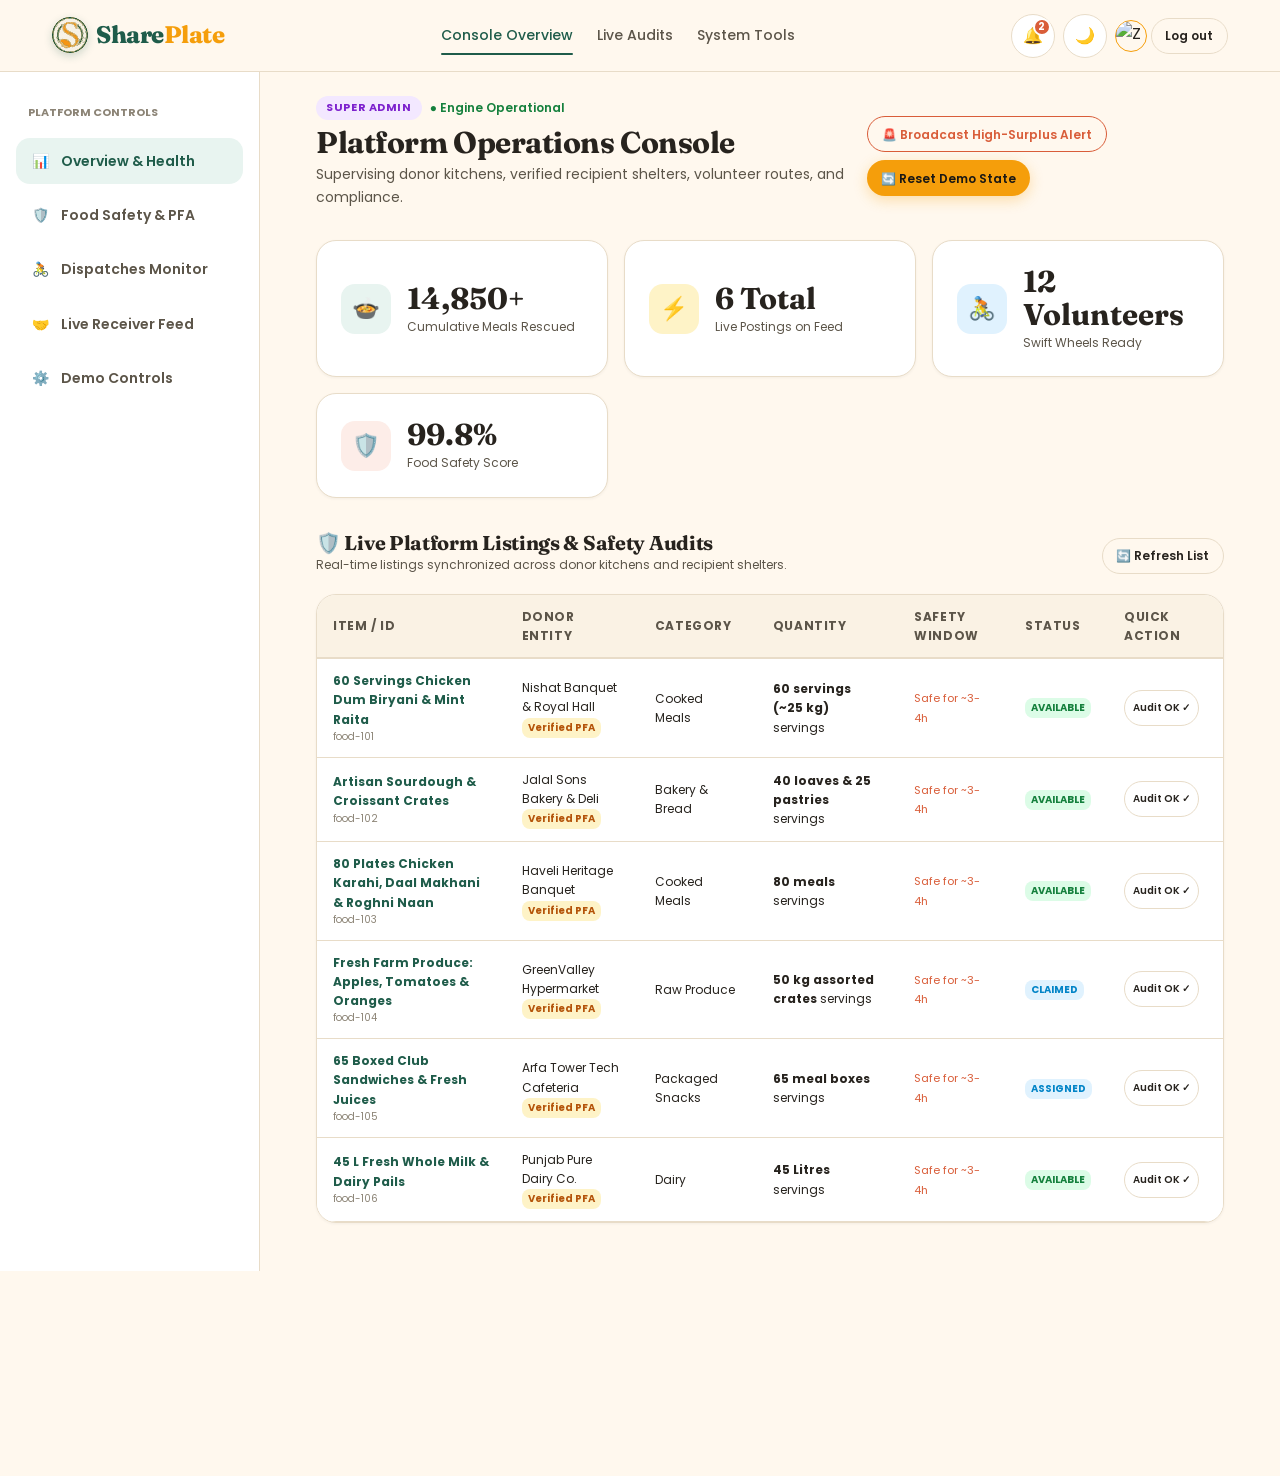
==== admin/dashboard.html @ aed95f28 "Initial commit: SharePlate web application" ====
<!DOCTYPE html>
<html lang="en">
<head>
  <meta charset="UTF-8">
  <meta name="viewport" content="width=device-width, initial-scale=1.0">
  <title>Admin Operations Console - SharePlate</title>
  <meta name="description" content="Central food rescue platform oversight, donor verification, volunteer dispatches, and metrics audit.">

  <!-- Favicon / Brand Icons -->
  <link rel="icon" type="image/x-icon" href="../assests/shareplate_logo.ico">
  <link rel="icon" type="image/svg+xml" href="../assests/shareplate_logo.svg">
  <link rel="apple-touch-icon" href="../assests/shareplate_logo.png">

  <!-- Google Fonts -->
  <link rel="preconnect" href="https://fonts.googleapis.com">
  <link rel="preconnect" href="https://fonts.gstatic.com" crossorigin>
  <link href="https://fonts.googleapis.com/css2?family=Fraunces:opsz,wght@9..144,600;700;800&family=Poppins:wght@400;500;600;700&display=swap" rel="stylesheet">

  <link rel="stylesheet" href="../css/style.css">
  <style>
    .admin-data-table {
      width: 100%;
      border-collapse: separate;
      border-spacing: 0;
      font-size: var(--font-size-xs);
    }
    .admin-data-table th {
      background: var(--color-bg-alt);
      color: var(--color-text-secondary);
      font-weight: 700;
      text-transform: uppercase;
      letter-spacing: 0.05em;
      padding: var(--space-sm) var(--space-md);
      border-bottom: 2px solid var(--color-border);
      text-align: left;
    }
    .admin-data-table td {
      padding: var(--space-sm) var(--space-md);
      border-bottom: 1px solid var(--color-border);
      vertical-align: middle;
      background: var(--color-surface);
    }
    .admin-data-table tr:hover td {
      background: var(--color-surface-hover);
    }
    .admin-sub-tag {
      display: inline-block;
      padding: 2px 6px;
      border-radius: var(--radius-sm);
      font-size: 10px;
      font-weight: 700;
    }
  </style>
</head>
<body class="dashboard-body">

  <!-- Top Dashboard Bar -->
  <header class="navbar" role="banner">
    <div class="container nav-container">
      <a href="../index.html" class="brand-logo" aria-label="SharePlate Home">
        <img src="../assests/shareplate_logo.svg" alt="SharePlate Logo" class="brand-logo-img" width="36" height="36">
        <span class="logo-text">Share<span>Plate</span></span>
      </a>

      <!-- Desktop Nav Tabs -->
      <nav class="nav-menu" aria-label="Admin Navigation">
        <a href="dashboard.html" class="nav-link active">Console Overview</a>
        <a href="#audit-feed" class="nav-link">Live Audits</a>
        <a href="#system-tools" class="nav-link">System Tools</a>
      </nav>

      <div class="nav-actions">
        <!-- Notification Bell Dropdown -->
        <div class="notification-wrapper">
          <button class="btn-icon notification-bell-btn" aria-label="Notifications">
            🔔
            <span class="notification-badge" style="display:none;">0</span>
          </button>
          <div class="notification-dropdown">
            <div class="notification-header">
              <span>Platform Alerts</span>
              <span style="font-size:11px;color:var(--color-primary);font-weight:600;">System Log</span>
            </div>
            <div class="notification-list"></div>
          </div>
        </div>

        <!-- Theme Toggle -->
        <button class="btn-icon theme-toggle-btn" aria-label="Toggle Dark Mode">
          <span class="theme-icon-moon">🌙</span>
          <span class="theme-icon-sun" style="display:none;">☀️</span>
        </button>

        <!-- User Profile Area -->
        <div id="user-nav-profile"></div>

        <!-- Mobile Hamburger Button -->
        <button class="hamburger-btn" aria-label="Toggle navigation menu" aria-expanded="false">
          <span class="hamburger-line"></span>
          <span class="hamburger-line"></span>
          <span class="hamburger-line"></span>
        </button>
      </div>
    </div>

    <!-- Mobile Right-to-Left Slide Drawer -->
    <div class="mobile-nav-drawer" role="navigation" aria-label="Mobile Navigation">
      <a href="dashboard.html" class="nav-link active">⚡ Admin Console</a>
      <a href="../donor/dashboard.html" class="nav-link">🍲 Donor Portal</a>
      <a href="../receiver/feed.html" class="nav-link">🤝 Receiver Feed</a>
      <a href="../volunteer/tasks.html" class="nav-link">🚴 Volunteer Portal</a>
      <a href="#system-tools" class="nav-link">⚙️ System Tools</a>
      <hr style="border:none;border-top:1px solid var(--color-border);margin-block:var(--space-2xs);">
      <a href="../index.html" class="nav-link">🏠 Public Home</a>
    </div>
  </header>

  <div class="dashboard-layout">
    <!-- Desktop Admin Sidebar -->
    <aside class="admin-sidebar" role="navigation" aria-label="Admin Sidebar">
      <div style="font-size:11px; font-weight:700; color:var(--color-text-muted); text-transform:uppercase; margin-bottom:var(--space-xs); padding-inline:var(--space-sm);">
        Platform Controls
      </div>
      <a href="dashboard.html" class="sidebar-link active">
        <span>📊</span> Overview &amp; Health
      </a>
      <a href="#audit-feed" class="sidebar-link">
        <span>🛡️</span> Food Safety &amp; PFA
      </a>
      <a href="../volunteer/tasks.html" class="sidebar-link">
        <span>🚴</span> Dispatches Monitor
      </a>
      <a href="../receiver/feed.html" class="sidebar-link">
        <span>🤝</span> Live Receiver Feed
      </a>
      <a href="#system-tools" class="sidebar-link">
        <span>⚙️</span> Demo Controls
      </a>
    </aside>

    <!-- Main Content Area -->
    <main class="dashboard-main" style="padding:var(--space-lg);">
      <div class="container">
        <!-- Header -->
        <div class="dashboard-header-flex" style="margin-bottom:var(--space-lg);">
          <div class="dashboard-title-group">
            <div style="display:flex; align-items:center; gap:var(--space-xs); margin-bottom:4px;">
              <span class="role-badge role-badge-admin">Super Admin</span>
              <span style="font-size:12px; color:var(--color-success); font-weight:600;">● Engine Operational</span>
            </div>
            <h1 style="font-size:var(--font-size-2xl);">Platform Operations Console</h1>
            <p style="font-size:var(--font-size-sm); color:var(--color-text-secondary);">
              Supervising donor kitchens, verified recipient shelters, volunteer routes, and compliance.
            </p>
          </div>
          <div style="display:flex; gap:var(--space-xs); flex-wrap:wrap;">
            <button id="btn-broadcast-alert" class="btn btn-outline btn-sm" style="border-color:var(--color-terracotta); color:var(--color-terracotta);">
              🚨 Broadcast High-Surplus Alert
            </button>
            <button id="btn-reset-demo" class="btn btn-primary btn-sm">
              🔄 Reset Demo State
            </button>
          </div>
        </div>

        <!-- Platform KPI Cards -->
        <div class="kpi-grid">
          <div class="kpi-card">
            <div class="kpi-icon-wrap kpi-icon-green">🍲</div>
            <div>
              <div class="kpi-value" id="admin-total-meals">4,850+</div>
              <div class="kpi-label">Cumulative Meals Rescued</div>
            </div>
          </div>

          <div class="kpi-card">
            <div class="kpi-icon-wrap kpi-icon-saffron">⚡</div>
            <div>
              <div class="kpi-value" id="admin-active-donations">6 Active</div>
              <div class="kpi-label">Live Postings on Feed</div>
            </div>
          </div>

          <div class="kpi-card">
            <div class="kpi-icon-wrap kpi-icon-blue">🚴</div>
            <div>
              <div class="kpi-value">12 Volunteers</div>
              <div class="kpi-label">Swift Wheels Ready</div>
            </div>
          </div>

          <div class="kpi-card">
            <div class="kpi-icon-wrap kpi-icon-terracotta">🛡️</div>
            <div>
              <div class="kpi-value">99.8%</div>
              <div class="kpi-label">Food Safety Score</div>
            </div>
          </div>
        </div>

        <!-- Live Platform Audit Feed -->
        <div id="audit-feed" style="margin-bottom:var(--space-2xl);">
          <div class="flex-between" style="margin-bottom:var(--space-sm);">
            <div>
              <h2 style="font-size:var(--font-size-lg);">🛡️ Live Platform Listings &amp; Safety Audits</h2>
              <p style="font-size:var(--font-size-xs); color:var(--color-text-secondary);">Real-time listings synchronized across donor kitchens and recipient shelters.</p>
            </div>
            <button class="btn btn-outline btn-sm" onclick="location.reload()">
              🔄 Refresh List
            </button>
          </div>

          <!-- Responsive Table Container -->
          <div class="table-responsive" style="border:1px solid var(--color-border); border-radius:var(--radius-lg); overflow:hidden;">
            <table class="admin-data-table">
              <thead>
                <tr>
                  <th>Item / ID</th>
                  <th>Donor Entity</th>
                  <th>Category</th>
                  <th>Quantity</th>
                  <th>Safety Window</th>
                  <th>Status</th>
                  <th>Quick Action</th>
                </tr>
              </thead>
              <tbody id="admin-listings-tbody">
                <!-- Dynamically populated from SharePlateData -->
              </tbody>
            </table>
          </div>
        </div>

        <!-- System Controls & Developer Tools -->
        <div id="system-tools" class="card" style="margin-bottom:var(--space-xl); padding:var(--space-lg);">
          <h3 style="font-size:var(--font-size-base); margin-bottom:var(--space-xs);">⚙️ Platform Simulator &amp; Test Controls</h3>
          <p style="font-size:var(--font-size-xs); color:var(--color-text-secondary); margin-bottom:var(--space-md);">
            Quickly trigger automated simulations to demonstrate new donations, claims, volunteer dispatches, or state resets.
          </p>

          <div style="display:flex; gap:var(--space-sm); flex-wrap:wrap;">
            <button id="btn-seed-donation" class="btn btn-outline btn-sm">
              ➕ Generate Sample Surplus Listing
            </button>
            <button id="btn-export-audit" class="btn btn-outline btn-sm">
              📥 Export Audit Log (JSON)
            </button>
            <button id="btn-hard-reset" class="btn btn-terracotta btn-sm">
              ⚠️ Clean Wipe &amp; Restore Initial State
            </button>
          </div>
        </div>

      </div>
    </main>
  </div>

  <script src="../js/data.js"></script>
  <script src="../js/auth.js"></script>
  <script src="../js/ui.js"></script>
  <script>
    document.addEventListener('DOMContentLoaded', () => {
      // 1. Ensure authenticated admin
      if (!SharePlateAuth.getCurrentUser()) {
        SharePlateAuth.loginAs('admin');
      }

      // Initialize UI
      SharePlateUI.init();

      // Render Admin Table
      renderAdminTable();

      // Broadcast Alert
      document.getElementById('btn-broadcast-alert')?.addEventListener('click', () => {
        SharePlateData.addNotification({
          title: '🚨 Urgent Surplus Alert',
          message: 'Banquet Hall surplus posted: 150 hot meals need immediate rescue dispatch.'
        });
        SharePlateUI.toast('Broadcast alert dispatched to all nearby shelters & volunteers!', 'success', 3500);
      });

      // Reset Demo State
      document.getElementById('btn-reset-demo')?.addEventListener('click', () => {
        SharePlateData.resetDemoData();
        SharePlateUI.toast('Demo dataset successfully restored to original baseline.', 'info', 3000);
        setTimeout(() => location.reload(), 800);
      });

      document.getElementById('btn-hard-reset')?.addEventListener('click', () => {
        if (confirm('Restore SharePlate platform demo data to fresh initial values?')) {
          SharePlateData.resetDemoData();
          location.reload();
        }
      });

      // Seed New Donation
      document.getElementById('btn-seed-donation')?.addEventListener('click', () => {
        const sample = SharePlateData.addDonation({
          title: '50 Fresh Biryani Packs & Salads',
          category: 'cooked',
          quantity: '50',
          servingsEstimate: 50,
          donor: {
            name: 'Nishat Banquet & Royal Hall',
            verified: true,
            pfa: 'PFA-LHR-2024-9128'
          },
          address: 'MM Alam Road, Gulberg III',
          city: 'Lahore',
          safeUntil: new Date(Date.now() + 4 * 60 * 60 * 1000).toISOString(),
          dietary: ['Halal', 'Insulated Sealed'],
          image: 'https://images.unsplash.com/photo-1563379091339-03b21ab4a4f8?auto=format&fit=crop&w=600&q=80'
        });
        SharePlateUI.toast(`Created new surplus listing: "${sample.title}"!`, 'success', 3000);
        renderAdminTable();
      });

      // Export Audit
      document.getElementById('btn-export-audit')?.addEventListener('click', () => {
        const data = {
          timestamp: new Date().toISOString(),
          donations: SharePlateData.getDonations(),
          claims: SharePlateData.getClaims(),
          tasks: SharePlateData.getTasks(),
          impact: SharePlateData.getImpact()
        };
        const blob = new Blob([JSON.stringify(data, null, 2)], { type: 'application/json' });
        const url = URL.createObjectURL(blob);
        const a = document.createElement('a');
        a.href = url;
        a.download = `shareplate_audit_${Date.now()}.json`;
        a.click();
        URL.revokeObjectURL(url);
        SharePlateUI.toast('Platform audit log exported successfully.', 'success', 2500);
      });
    });

    function renderAdminTable() {
      const tbody = document.getElementById('admin-listings-tbody');
      if (!tbody) return;

      const donations = SharePlateData.getDonations();
      document.getElementById('admin-active-donations').textContent = donations.length + ' Total';

      const impact = SharePlateData.getImpact();
      if (impact && impact.mealsSaved) {
        document.getElementById('admin-total-meals').textContent = impact.mealsSaved.toLocaleString() + '+';
      }

      tbody.innerHTML = donations.map(d => {
        const isClaimed = d.status === 'claimed' || d.status === 'assigned';
        const badgeColor = isClaimed ? '#0284C7' : '#15803D';
        const badgeBg = isClaimed ? '#E0F2FE' : '#DCFCE7';

        return `
          <tr>
            <td>
              <strong style="color:var(--color-primary);">${d.title}</strong>
              <div style="font-size:10px; color:var(--color-text-muted);">${d.id}</div>
            </td>
            <td>
              <div>${d.donor?.name || 'Local Kitchen'}</div>
              <span class="admin-sub-tag" style="background:#FEF3C7; color:#B45309;">Verified PFA</span>
            </td>
            <td style="text-transform:capitalize;">${d.category || 'Cooked Meals'}</td>
            <td><strong>${d.quantity}</strong> servings</td>
            <td>
              <span style="font-size:11px; color:var(--color-terracotta);">Safe for ~3-4h</span>
            </td>
            <td>
              <span class="admin-sub-tag" style="background:${badgeBg}; color:${badgeColor}; font-weight:700;">
                ${d.status.toUpperCase()}
              </span>
            </td>
            <td>
              <button class="btn btn-outline btn-sm" style="padding:2px 8px; font-size:10px;" onclick="SharePlateUI.toast('Safety audit verified for ${d.id}', 'success', 2000)">
                Audit OK ✓
              </button>
            </td>
          </tr>
        `;
      }).join('');
    }
  </script>
</body>
</html>
---- css/style.css ----
/* ==========================================================================
   SharePlate Master Stylesheet
   Imports modular styles & defines Home & Landing Sections
   ========================================================================== */

@import url('./variables.css');
@import url('./base.css');
@import url('./components.css');
@import url('./navigation.css');
@import url('./dashboard.css');
@import url('./responsive.css');

/* --------------------------------------------------------------------------
   Hero Section
   -------------------------------------------------------------------------- */
.hero-section {
  position: relative;
  min-height: 85vh;
  display: flex;
  align-items: center;
  background: linear-gradient(135deg, rgba(20, 63, 51, 0.94) 0%, rgba(31, 92, 74, 0.85) 60%, rgba(200, 90, 50, 0.5) 100%),
              url('https://images.unsplash.com/photo-1543339308-43e59d6b73a6?auto=format&fit=crop&w=1920&q=80') center/cover no-repeat;
  color: #FFFFFF;
  padding-block: var(--space-3xl);
  overflow: hidden;
}

.hero-content {
  position: relative;
  z-index: 2;
  max-width: 740px;
}

.hero-badge {
  display: inline-flex;
  align-items: center;
  gap: var(--space-xs);
  padding: 0.4rem 1rem;
  background: rgba(255, 255, 255, 0.15);
  backdrop-filter: blur(8px);
  border: 1px solid rgba(255, 255, 255, 0.25);
  border-radius: var(--radius-full);
  font-size: var(--font-size-xs);
  font-weight: 600;
  color: var(--color-saffron-light);
  margin-bottom: var(--space-md);
}

.hero-title {
  color: #FFFFFF;
  font-size: var(--font-size-display);
  font-weight: 800;
  line-height: 1.15;
  margin-bottom: var(--space-md);
  text-shadow: 0 2px 10px rgba(0, 0, 0, 0.25);
}

.hero-subtitle {
  font-size: clamp(1.05rem, 2vw, 1.25rem);
  color: rgba(255, 255, 255, 0.9);
  line-height: 1.6;
  margin-bottom: var(--space-xl);
}

.hero-actions {
  display: flex;
  flex-wrap: wrap;
  align-items: center;
  gap: var(--space-md);
  margin-bottom: var(--space-2xl);
}

.hero-live-counter {
  display: inline-flex;
  align-items: center;
  gap: var(--space-sm);
  background: rgba(18, 24, 21, 0.65);
  backdrop-filter: blur(12px);
  border: 1px solid rgba(255, 255, 255, 0.2);
  border-radius: var(--radius-full);
  padding: 0.5rem 1.25rem;
  font-size: var(--font-size-sm);
  color: #FFFFFF;
}

.pulsing-dot {
  width: 10px;
  height: 10px;
  border-radius: 50%;
  background: var(--color-saffron);
  box-shadow: 0 0 0 rgba(245, 158, 11, 0.7);
  animation: pulseGlow 1.8s infinite;
}

/* --------------------------------------------------------------------------
   Live Availability Strip (Horizontal Scrolling Carousel)
   -------------------------------------------------------------------------- */
.live-strip-section {
  background: var(--color-surface);
  border-bottom: 1px solid var(--color-border);
  padding-block: var(--space-xl);
}

.strip-header {
  display: flex;
  align-items: center;
  justify-content: space-between;
  margin-bottom: var(--space-md);
}

.scroller-track {
  display: flex;
  gap: var(--space-md);
  overflow-x: auto;
  scroll-snap-type: x mandatory;
  padding-bottom: var(--space-sm);
  -webkit-overflow-scrolling: touch;
  scrollbar-width: thin;
  scrollbar-color: var(--color-border) transparent;
}

.scroller-card {
  flex: 0 0 290px;
  scroll-snap-align: start;
}

/* --------------------------------------------------------------------------
   How It Works (Process with dotted connector line)
   -------------------------------------------------------------------------- */
.how-it-works-grid {
  display: grid;
  grid-template-columns: 1fr;
  gap: var(--space-xl);
  position: relative;
  margin-top: var(--space-xl);
}

@media (min-width: 900px) {
  .how-it-works-grid {
    grid-template-columns: repeat(3, 1fr);
  }

  .how-it-works-grid::before {
    content: '';
    position: absolute;
    top: 48px;
    left: 15%;
    right: 15%;
    border-top: 2.5px dashed var(--color-border-focus);
    z-index: 1;
    opacity: 0.5;
  }
}

.step-card {
  position: relative;
  z-index: 2;
  text-align: center;
  background: var(--color-surface);
  border: 1px solid var(--color-border);
  border-radius: var(--radius-xl);
  padding: var(--space-xl);
  box-shadow: var(--shadow-sm);
  display: flex;
  flex-direction: column;
  align-items: center;
}

.step-icon-box {
  width: 76px;
  height: 76px;
  border-radius: var(--radius-full);
  background: var(--color-primary-surface);
  color: var(--color-primary);
  display: flex;
  align-items: center;
  justify-content: center;
  font-size: 2rem;
  margin-bottom: var(--space-md);
  border: 2px solid rgba(31, 92, 74, 0.2);
  transition: transform var(--transition-fast), background var(--transition-fast);
}

.step-card:hover .step-icon-box {
  transform: scale(1.1) rotate(5deg);
  background: var(--color-saffron-surface);
  color: var(--color-saffron-dark);
}

/* --------------------------------------------------------------------------
   Impact Band (Animated count-up counters)
   -------------------------------------------------------------------------- */
.impact-band {
  background: linear-gradient(135deg, var(--color-primary-dark) 0%, var(--color-primary) 100%);
  color: #FFFFFF;
  padding-block: var(--space-3xl);
  position: relative;
}

.impact-grid {
  display: grid;
  grid-template-columns: repeat(2, 1fr);
  gap: var(--space-lg);
  text-align: center;
}

@media (min-width: 900px) {
  .impact-grid {
    grid-template-columns: repeat(4, 1fr);
  }
}

.impact-item {
  display: flex;
  flex-direction: column;
  align-items: center;
}

.impact-number {
  font-family: var(--font-heading);
  font-size: clamp(2.2rem, 4vw, 3.5rem);
  font-weight: 800;
  color: var(--color-saffron);
  line-height: 1;
  margin-bottom: var(--space-xs);
}

.impact-label {
  font-size: var(--font-size-sm);
  color: rgba(255, 255, 255, 0.85);
  font-weight: 500;
}

/* --------------------------------------------------------------------------
   Who Is It For (Role Target Cards)
   -------------------------------------------------------------------------- */
.audience-card {
  background: var(--color-surface);
  border: 1px solid var(--color-border);
  border-radius: var(--radius-xl);
  padding: var(--space-xl);
  display: flex;
  flex-direction: column;
  height: 100%;
  transition: transform var(--transition-fast), box-shadow var(--transition-fast);
}

.audience-card:hover {
  transform: translateY(-4px);
  box-shadow: var(--shadow-md);
}

.audience-icon {
  font-size: 2.2rem;
  margin-bottom: var(--space-md);
}

/* --------------------------------------------------------------------------
   Stories of Hope (Testimonial Carousel)
   -------------------------------------------------------------------------- */
.carousel-container {
  position: relative;
  max-width: 820px;
  margin-inline: auto;
  overflow: hidden;
}

.testimonial-track {
  display: flex;
  transition: transform 0.5s ease-in-out;
}

.testimonial-slide {
  min-width: 100%;
  padding: var(--space-xl);
  background: var(--color-surface);
  border: 1px solid var(--color-border);
  border-radius: var(--radius-xl);
  box-shadow: var(--shadow-sm);
  text-align: center;
}

.testimonial-quote {
  font-family: var(--font-heading);
  font-size: clamp(1.1rem, 2vw, 1.4rem);
  font-style: italic;
  color: var(--color-text-main);
  margin-bottom: var(--space-lg);
  line-height: 1.5;
}

.testimonial-author {
  display: flex;
  align-items: center;
  justify-content: center;
  gap: var(--space-md);
}

.testimonial-avatar {
  width: 54px;
  height: 54px;
  border-radius: var(--radius-full);
  object-fit: cover;
  border: 2px solid var(--color-saffron);
}

.carousel-nav-btn {
  position: absolute;
  top: 50%;
  transform: translateY(-50%);
  z-index: 10;
}

.carousel-prev { left: 4px; }
.carousel-next { right: 4px; }

/* --------------------------------------------------------------------------
   CTA Banner
   -------------------------------------------------------------------------- */
.cta-banner {
  background: linear-gradient(135deg, var(--color-primary-surface) 0%, var(--color-saffron-surface) 100%);
  border: 2px solid var(--color-border);
  border-radius: var(--radius-xl);
  padding: var(--space-2xl) var(--space-xl);
  text-align: center;
  margin-block: var(--space-2xl);
}

.cta-banner h2 {
  font-size: clamp(1.8rem, 3.5vw, 2.5rem);
  margin-bottom: var(--space-md);
}

/* --------------------------------------------------------------------------
   Footer
   -------------------------------------------------------------------------- */
.site-footer {
  background: #16201B;
  color: #ECEAE4;
  padding-block: var(--space-3xl) var(--space-xl);
  margin-top: auto;
  border-top: 1px solid #23322B;
}

.footer-grid {
  display: grid;
  grid-template-columns: 1fr;
  gap: var(--space-2xl);
  margin-bottom: var(--space-2xl);
}

@media (min-width: 640px) {
  .footer-grid {
    grid-template-columns: repeat(2, 1fr);
  }
}

@media (min-width: 1024px) {
  .footer-grid {
    grid-template-columns: 2fr 1fr 1fr 1.5fr;
  }
}

.footer-brand p {
  color: #A3A8A5;
  font-size: var(--font-size-sm);
  margin-top: var(--space-sm);
  max-width: 320px;
}

.footer-col h4 {
  color: #FFFFFF;
  font-size: var(--font-size-sm);
  text-transform: uppercase;
  letter-spacing: 0.08em;
  margin-bottom: var(--space-md);
}

.footer-links {
  display: flex;
  flex-direction: column;
  gap: var(--space-xs);
  font-size: var(--font-size-sm);
}

.footer-links a {
  color: #A3A8A5;
}

.footer-links a:hover {
  color: var(--color-saffron);
}

.footer-bottom {
  border-top: 1px solid #23322B;
  padding-top: var(--space-lg);
  display: flex;
  flex-direction: column;
  gap: var(--space-sm);
  align-items: center;
  justify-content: space-between;
  font-size: var(--font-size-xs);
  color: #7D8480;
}

@media (min-width: 640px) {
  .footer-bottom {
    flex-direction: row;
  }
}
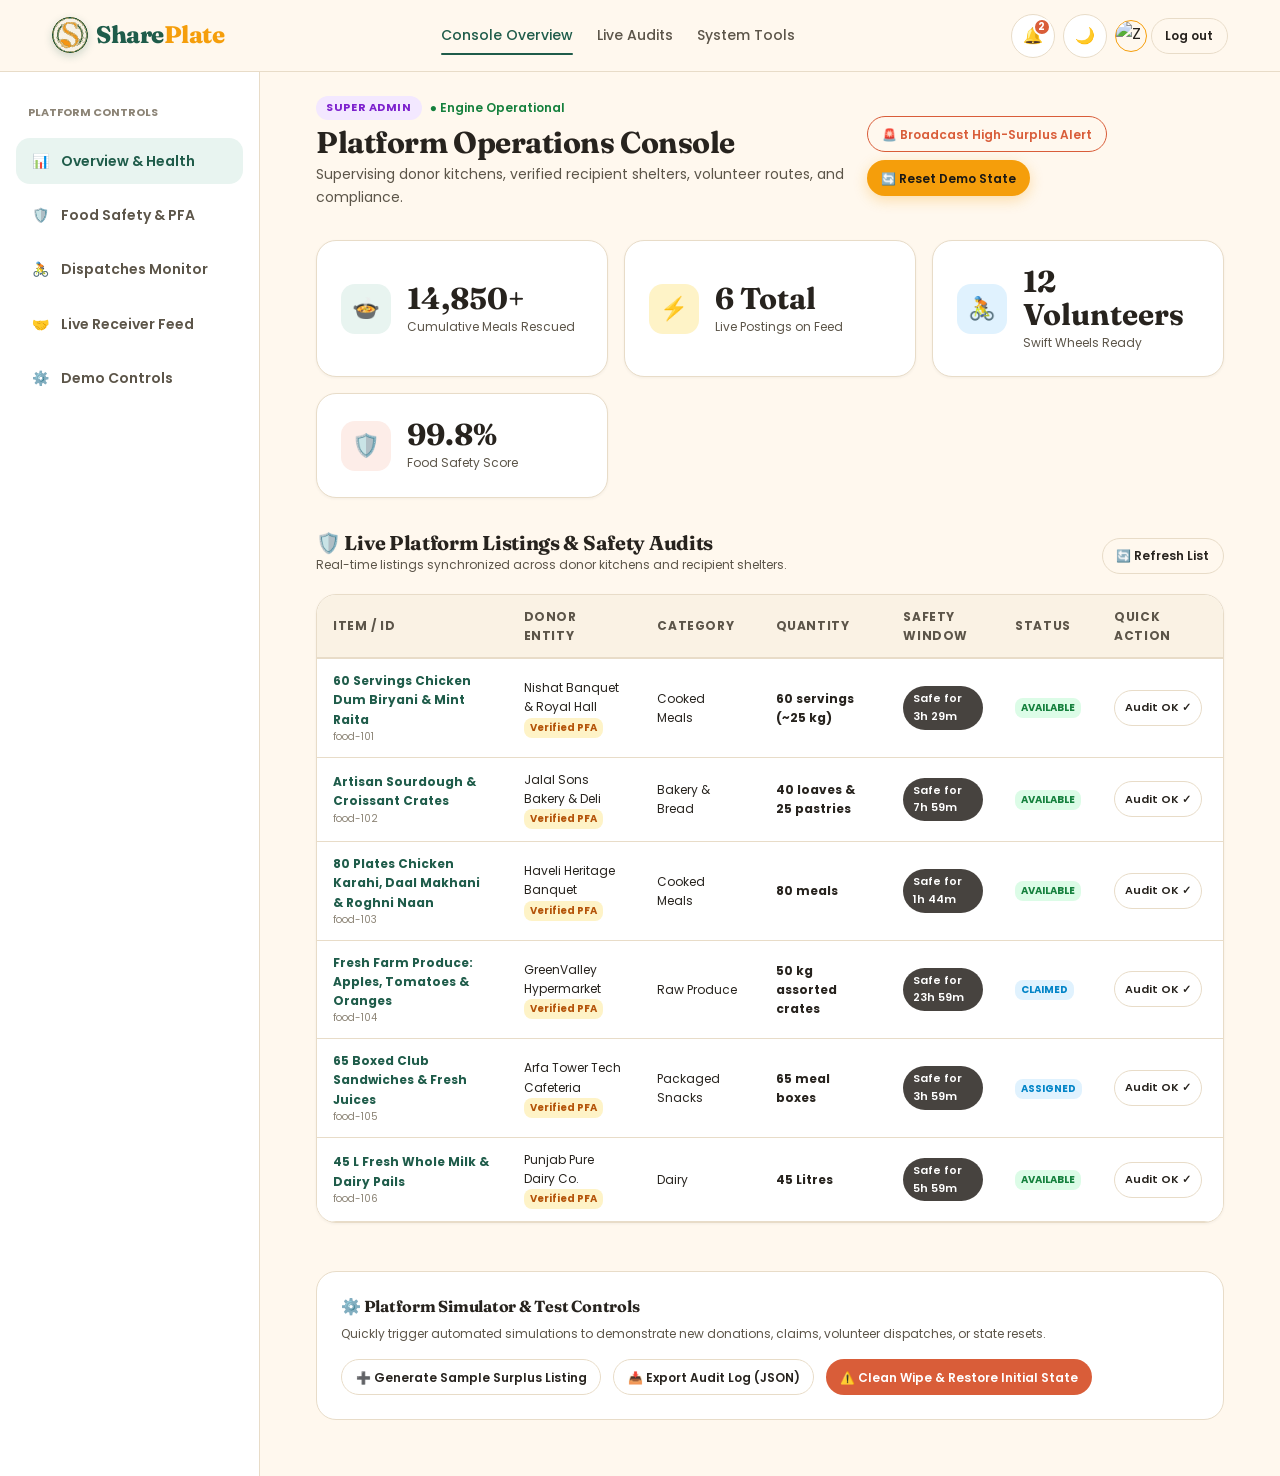
==== commit 97b99a80: "fix(admin): mobile overflow, broken seeded listings and role guards - .dashboard-main is a flex item" ====
--- a/admin/dashboard.html
+++ b/admin/dashboard.html
@@ -42,6 +42,25 @@
     }
     .admin-data-table tr:hover td {
       background: var(--color-surface-hover);
+    }
+    .admin-data-table {
+      min-width: 760px; /* keep columns readable; wrapper scrolls horizontally on phones */
+    }
+    .admin-audit-btn {
+      padding: 4px 10px;
+      font-size: 11px;
+      white-space: nowrap;
+    }
+    .admin-main {
+      padding: var(--space-lg);
+    }
+    @media (max-width: 768px) {
+      .admin-main {
+        padding: var(--space-md) 0 calc(var(--bottom-nav-height) + 32px);
+      }
+      .admin-audit-btn {
+        min-height: 36px;
+      }
     }
     .admin-sub-tag {
       display: inline-block;
@@ -139,7 +158,7 @@
     </aside>
 
     <!-- Main Content Area -->
-    <main class="dashboard-main" style="padding:var(--space-lg);">
+    <main class="dashboard-main admin-main">
       <div class="container">
         <!-- Header -->
         <div class="dashboard-header-flex" style="margin-bottom:var(--space-lg);">
@@ -211,7 +230,7 @@
           </div>
 
           <!-- Responsive Table Container -->
-          <div class="table-responsive" style="border:1px solid var(--color-border); border-radius:var(--radius-lg); overflow:hidden;">
+          <div class="table-responsive" style="border:1px solid var(--color-border); border-radius:var(--radius-lg);">
             <table class="admin-data-table">
               <thead>
                 <tr>
@@ -258,12 +277,16 @@
   <script src="../js/data.js"></script>
   <script src="../js/auth.js"></script>
   <script src="../js/ui.js"></script>
+  <script src="../js/donations.js"></script>
   <script>
     document.addEventListener('DOMContentLoaded', () => {
-      // 1. Ensure authenticated admin
+      // 1. Ensure authenticated admin (demo auto-login when nobody is signed in,
+      //    otherwise enforce the role like every other portal page does)
       if (!SharePlateAuth.getCurrentUser()) {
         SharePlateAuth.loginAs('admin');
+        return;
       }
+      if (!SharePlateAuth.requireAuth(['admin'])) return;
 
       // Initialize UI
       SharePlateUI.init();
@@ -298,19 +321,29 @@
       document.getElementById('btn-seed-donation')?.addEventListener('click', () => {
         const sample = SharePlateData.addDonation({
           title: '50 Fresh Biryani Packs & Salads',
-          category: 'cooked',
-          quantity: '50',
+          // Use the same category/type vocabulary as the rest of the app so the
+          // listing shows up under the feed's "Cooked Meals" filter and on the map.
+          category: 'Cooked Meals',
+          type: 'cooked',
+          quantity: '50 servings',
           servingsEstimate: 50,
           donor: {
             name: 'Nishat Banquet & Royal Hall',
+            type: 'Wedding Hall',
+            rating: 4.95,
             verified: true,
             pfa: 'PFA-LHR-2024-9128'
           },
-          address: 'MM Alam Road, Gulberg III',
+          address: 'MM Alam Road, Gulberg III, Lahore',
           city: 'Lahore',
+          lat: 31.5135 + (Math.random() - 0.5) * 0.01,
+          lng: 74.3512 + (Math.random() - 0.5) * 0.01,
+          distance: '1.4 km',
           safeUntil: new Date(Date.now() + 4 * 60 * 60 * 1000).toISOString(),
+          foodSafetyVerified: true,
           dietary: ['Halal', 'Insulated Sealed'],
-          image: 'https://images.unsplash.com/photo-1563379091339-03b21ab4a4f8?auto=format&fit=crop&w=600&q=80'
+          // was `image`, but every card/popup renders `photo` -> broken image
+          photo: 'https://images.unsplash.com/photo-1563379091339-03b21ab4a4f8?auto=format&fit=crop&w=600&q=80'
         });
         SharePlateUI.toast(`Created new surplus listing: "${sample.title}"!`, 'success', 3000);
         renderAdminTable();
@@ -364,23 +397,25 @@
               <span class="admin-sub-tag" style="background:#FEF3C7; color:#B45309;">Verified PFA</span>
             </td>
             <td style="text-transform:capitalize;">${d.category || 'Cooked Meals'}</td>
-            <td><strong>${d.quantity}</strong> servings</td>
+            <td><strong>${d.quantity}</strong></td>
             <td>
-              <span style="font-size:11px; color:var(--color-terracotta);">Safe for ~3-4h</span>
+              <span class="countdown-chip" style="font-size:11px;" data-countdown-until="${d.safeUntil}">…</span>
             </td>
             <td>
               <span class="admin-sub-tag" style="background:${badgeBg}; color:${badgeColor}; font-weight:700;">
-                ${d.status.toUpperCase()}
+                ${String(d.status || 'available').replace('_', ' ').toUpperCase()}
               </span>
             </td>
             <td>
-              <button class="btn btn-outline btn-sm" style="padding:2px 8px; font-size:10px;" onclick="SharePlateUI.toast('Safety audit verified for ${d.id}', 'success', 2000)">
+              <button class="btn btn-outline btn-sm admin-audit-btn" onclick="SharePlateUI.toast('Safety audit verified for ${d.id}', 'success', 2000)">
                 Audit OK ✓
               </button>
             </td>
           </tr>
         `;
       }).join('');
+
+      if (typeof SharePlateDonations !== 'undefined') SharePlateDonations.startCountdownLoop();
     }
   </script>
 </body>
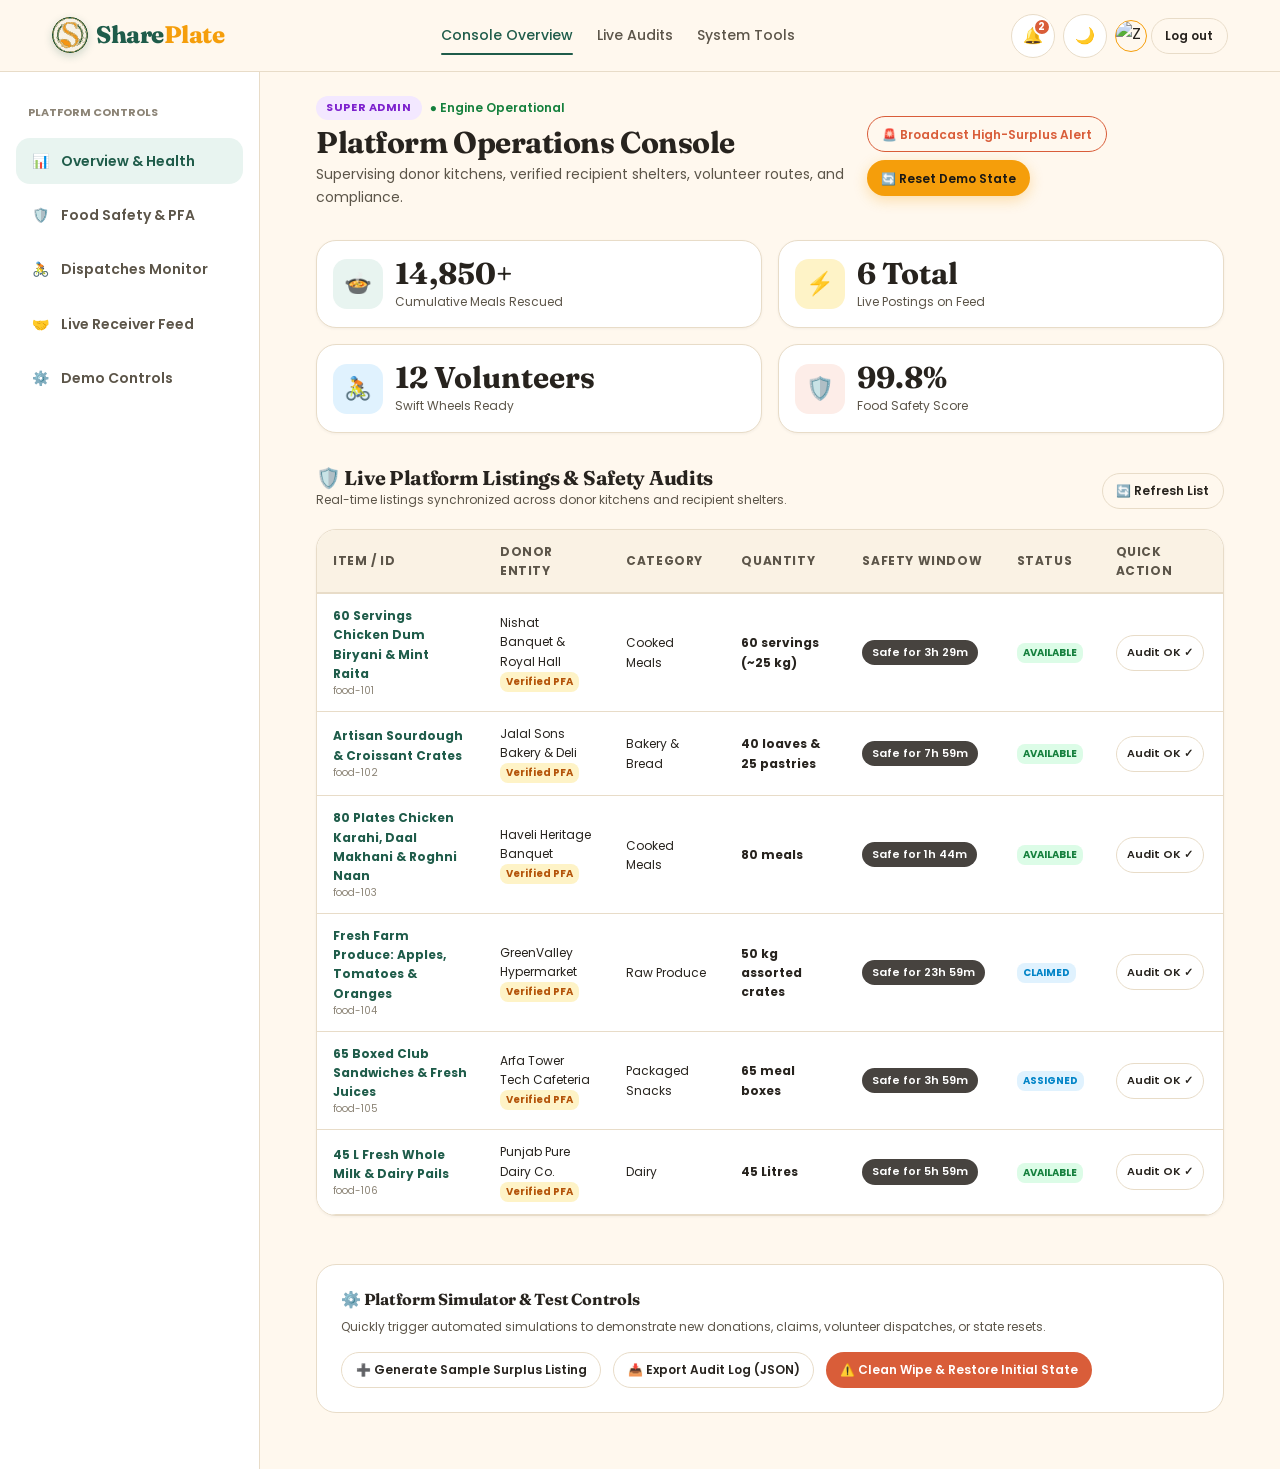
==== commit 301181ce: "style(responsive): mobile usability pass - Notification dropdown (320px, anchored right:0 to the bel" ====
--- a/admin/dashboard.html
+++ b/admin/dashboard.html
@@ -45,6 +45,9 @@
     }
     .admin-data-table {
       min-width: 760px; /* keep columns readable; wrapper scrolls horizontally on phones */
+    }
+    .admin-data-table .countdown-chip {
+      white-space: nowrap;
     }
     .admin-audit-btn {
       padding: 4px 10px;
